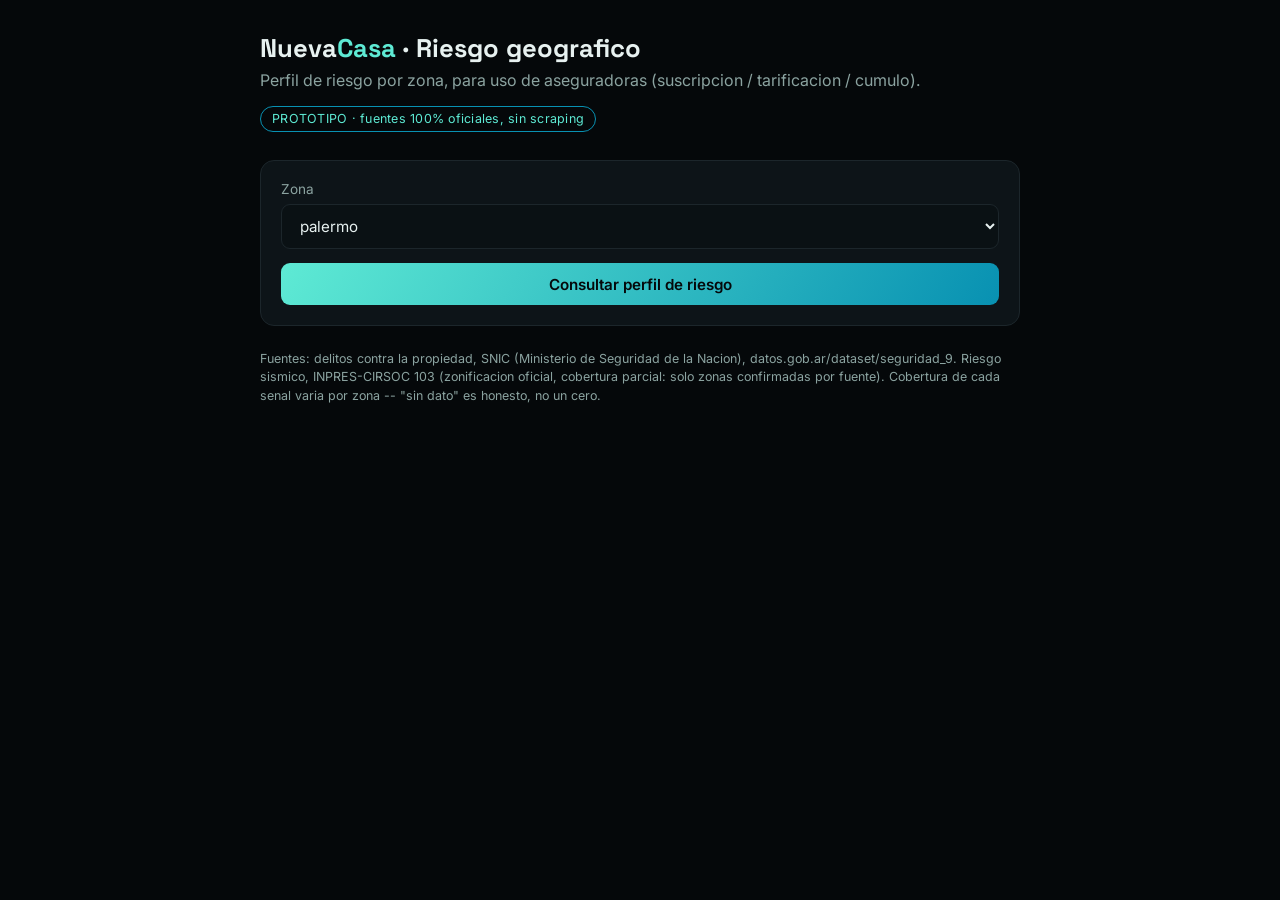
==== frontend/riesgo-seguros.html @ 7a271a26 "Sumar riesgo geografico (delitos + sismico INPRES) para uso de aseguradoras Nuevo perfil de riesgo p" ====
<!DOCTYPE html>
<html lang="es-AR">
<head>
<meta charset="UTF-8" />
<meta name="viewport" content="width=device-width, initial-scale=1.0" />
<title>NuevaCasa · Riesgo geografico para aseguradoras</title>
<link rel="preconnect" href="https://fonts.googleapis.com" />
<link rel="preconnect" href="https://fonts.gstatic.com" crossorigin />
<link href="https://fonts.googleapis.com/css2?family=Space+Grotesk:wght@500;600;700&family=Inter:wght@400;500;600&display=swap" rel="stylesheet" />
<style>
  :root {
    --bg: #05080a;
    --panel: #0d1418;
    --border: #1c262b;
    --text: #e7f1f0;
    --muted: #8ba3a0;
    --accent: #5eead4;
    --accent-2: #0891b2;
    --bajo: #34d399;
    --medio: #fbbf24;
    --alto: #f87171;
    --sin-dato: #4b5a5f;
  }
  * { box-sizing: border-box; }
  body {
    margin: 0;
    background: var(--bg);
    color: var(--text);
    font-family: "Inter", system-ui, sans-serif;
    padding: 2rem 1.25rem 4rem;
  }
  .shell { max-width: 760px; margin: 0 auto; }
  h1 {
    font-family: "Space Grotesk", sans-serif;
    font-size: 1.6rem;
    margin: 0 0 0.35rem;
  }
  h1 .accent { color: var(--accent); }
  .subtitle { color: var(--muted); margin: 0 0 0.25rem; }
  .tag {
    display: inline-block;
    margin: 0.75rem 0 1.75rem;
    padding: 0.3rem 0.7rem;
    border: 1px solid var(--accent-2);
    border-radius: 999px;
    font-size: 0.78rem;
    color: var(--accent);
    letter-spacing: 0.02em;
  }
  .panel {
    background: var(--panel);
    border: 1px solid var(--border);
    border-radius: 14px;
    padding: 1.25rem;
    margin-bottom: 1.25rem;
  }
  label { display: block; font-size: 0.85rem; color: var(--muted); margin-bottom: 0.4rem; }
  select, button {
    width: 100%;
    padding: 0.7rem 0.85rem;
    border-radius: 9px;
    border: 1px solid var(--border);
    background: #0a1114;
    color: var(--text);
    font-size: 0.95rem;
    font-family: inherit;
  }
  button {
    margin-top: 0.9rem;
    background: linear-gradient(120deg, var(--accent), var(--accent-2));
    color: #05080a;
    font-weight: 600;
    border: none;
    cursor: pointer;
  }
  button:disabled { opacity: 0.6; cursor: default; }
  .grid { display: grid; grid-template-columns: repeat(auto-fit, minmax(210px, 1fr)); gap: 1rem; }
  .card {
    background: var(--panel);
    border: 1px solid var(--border);
    border-radius: 14px;
    padding: 1.1rem;
  }
  .card h3 { margin: 0 0 0.6rem; font-size: 0.95rem; color: var(--muted); font-weight: 500; }
  .badge {
    display: inline-block;
    padding: 0.25rem 0.65rem;
    border-radius: 999px;
    font-weight: 600;
    font-size: 0.85rem;
    text-transform: capitalize;
  }
  .badge.bajo, .badge.reducida, .badge.muy_reducida { background: rgba(52,211,153,0.15); color: var(--bajo); }
  .badge.medio, .badge.moderada { background: rgba(251,191,36,0.15); color: var(--medio); }
  .badge.alto, .badge.elevada, .badge.muy_elevada { background: rgba(248,113,113,0.15); color: var(--alto); }
  .badge.sin-dato { background: rgba(75,90,95,0.25); color: var(--muted); }
  .detalle { margin-top: 0.5rem; font-size: 0.85rem; color: var(--muted); }
  .pendiente { font-size: 0.85rem; color: var(--muted); font-style: italic; }
  footer { margin-top: 1.5rem; font-size: 0.78rem; color: var(--muted); line-height: 1.5; }
  #resultado { display: none; }
</style>
</head>
<body>
  <div class="shell">
    <h1>Nueva<span class="accent">Casa</span> · Riesgo geografico</h1>
    <p class="subtitle">Perfil de riesgo por zona, para uso de aseguradoras (suscripcion / tarificacion / cumulo).</p>
    <span class="tag">PROTOTIPO · fuentes 100% oficiales, sin scraping</span>

    <div class="panel">
      <label for="ubicacion">Zona</label>
      <select id="ubicacion"></select>
      <button id="consultar">Consultar perfil de riesgo</button>
    </div>

    <div id="resultado" class="grid">
      <div class="card">
        <h3>Delitos contra la propiedad (2024)</h3>
        <div id="delito-badge"></div>
        <div id="delito-detalle" class="detalle"></div>
      </div>
      <div class="card">
        <h3>Riesgo sismico (INPRES)</h3>
        <div id="sismico-badge"></div>
        <div id="sismico-detalle" class="detalle"></div>
      </div>
      <div class="card">
        <h3>Precio real de mercado</h3>
        <p class="pendiente">Pendiente de integrar (fuente oficial en evaluacion: Colegio de Escribanos / IDECOR).</p>
      </div>
      <div class="card">
        <h3>Riesgo climatico</h3>
        <p class="pendiente">Pendiente de integrar (fuente en evaluacion: SMN / INA).</p>
      </div>
    </div>

    <footer>
      Fuentes: delitos contra la propiedad, SNIC (Ministerio de Seguridad de la Nacion),
      datos.gob.ar/dataset/seguridad_9. Riesgo sismico, INPRES-CIRSOC 103
      (zonificacion oficial, cobertura parcial: solo zonas confirmadas por fuente).
      Cobertura de cada senal varia por zona -- "sin dato" es honesto, no un cero.
    </footer>
  </div>

<script>
const ES_LOCAL = location.hostname === "localhost" || location.hostname === "127.0.0.1";
const API_URL = ES_LOCAL
  ? "http://localhost:8000/api/riesgo-seguros"
  : "https://nuevacasa.onrender.com/api/riesgo-seguros";

// Subconjunto curado (no exhaustivo) de zonas con datos ya cargados en
// backend/app/delitos.py y/o backend/app/riesgo_sismico.py -- pensado
// para que la demo muestre resultados reales, no solo "sin dato".
const ZONAS = {
  "Capital Federal": ["palermo", "belgrano", "recoleta", "caballito", "flores", "villa-urquiza", "capital-federal"],
  "Buenos Aires (partidos)": ["san-isidro", "vicente-lopez", "tigre", "quilmes", "la-plata", "mar-del-plata", "buenos-aires"],
  "Cordoba": ["cordoba-capital", "villa-carlos-paz", "rio-cuarto"],
  "Mendoza (zona sismica alta)": ["mendoza-capital", "godoy-cruz", "san-rafael"],
  "San Juan (zona sismica alta)": ["san-juan-capital"],
  "Salta / Jujuy": ["salta-capital", "san-salvador-de-jujuy"],
  "Tucuman / Catamarca": ["san-miguel-de-tucuman", "catamarca-capital"],
  "San Luis / La Rioja": ["san-luis-capital", "la-rioja-capital"],
  "Neuquen / Rio Negro": ["neuquen-capital", "san-carlos-de-bariloche"],
  "Patagonia": ["comodoro-rivadavia", "trelew", "ushuaia"],
};

const NIVEL_LABEL = {
  bajo: "Bajo", medio: "Medio", alto: "Alto",
  muy_reducida: "Muy reducida", reducida: "Reducida", moderada: "Moderada",
  elevada: "Elevada", muy_elevada: "Muy elevada",
};

function poblarSelect() {
  const select = document.getElementById("ubicacion");
  for (const [grupo, slugs] of Object.entries(ZONAS)) {
    const optgroup = document.createElement("optgroup");
    optgroup.label = grupo;
    for (const slug of slugs) {
      const opt = document.createElement("option");
      opt.value = slug;
      opt.textContent = slug.replace(/-/g, " ");
      optgroup.appendChild(opt);
    }
    select.appendChild(optgroup);
  }
}

function pintarBadge(elId, detalleId, info, campoNivel, formatoDetalle) {
  const badgeEl = document.getElementById(elId);
  const detalleEl = document.getElementById(detalleId);
  if (!info) {
    badgeEl.innerHTML = '<span class="badge sin-dato">Sin dato</span>';
    detalleEl.textContent = "Todavia no hay este dato cargado para esta zona.";
    return;
  }
  const nivel = info[campoNivel];
  badgeEl.innerHTML = `<span class="badge ${nivel}">${NIVEL_LABEL[nivel] || nivel}</span>`;
  detalleEl.textContent = formatoDetalle(info);
}

async function consultar() {
  const boton = document.getElementById("consultar");
  const ubicacion = document.getElementById("ubicacion").value;
  boton.disabled = true;
  boton.textContent = "Consultando...";
  try {
    const resp = await fetch(`${API_URL}?ubicacion=${encodeURIComponent(ubicacion)}`);
    const data = await resp.json();

    pintarBadge("delito-badge", "delito-detalle", data.delitos_contra_la_propiedad, "nivel",
      (info) => info.es_agregado_provincial
        ? `${info.hechos_2024.toLocaleString("es-AR")} hechos en 2024 (toda la provincia).`
        : `${info.hechos_2024.toLocaleString("es-AR")} hechos en 2024.`);

    pintarBadge("sismico-badge", "sismico-detalle", data.riesgo_sismico, "nivel",
      (info) => `Zona sismica ${info.zona} (INPRES-CIRSOC 103, escala 0 a 4).`);

    document.getElementById("resultado").style.display = "grid";
  } catch (e) {
    alert("No se pudo conectar con el backend. ¿Esta corriendo en " + API_URL + "?");
  } finally {
    boton.disabled = false;
    boton.textContent = "Consultar perfil de riesgo";
  }
}

poblarSelect();
document.getElementById("consultar").addEventListener("click", consultar);
</script>
</body>
</html>
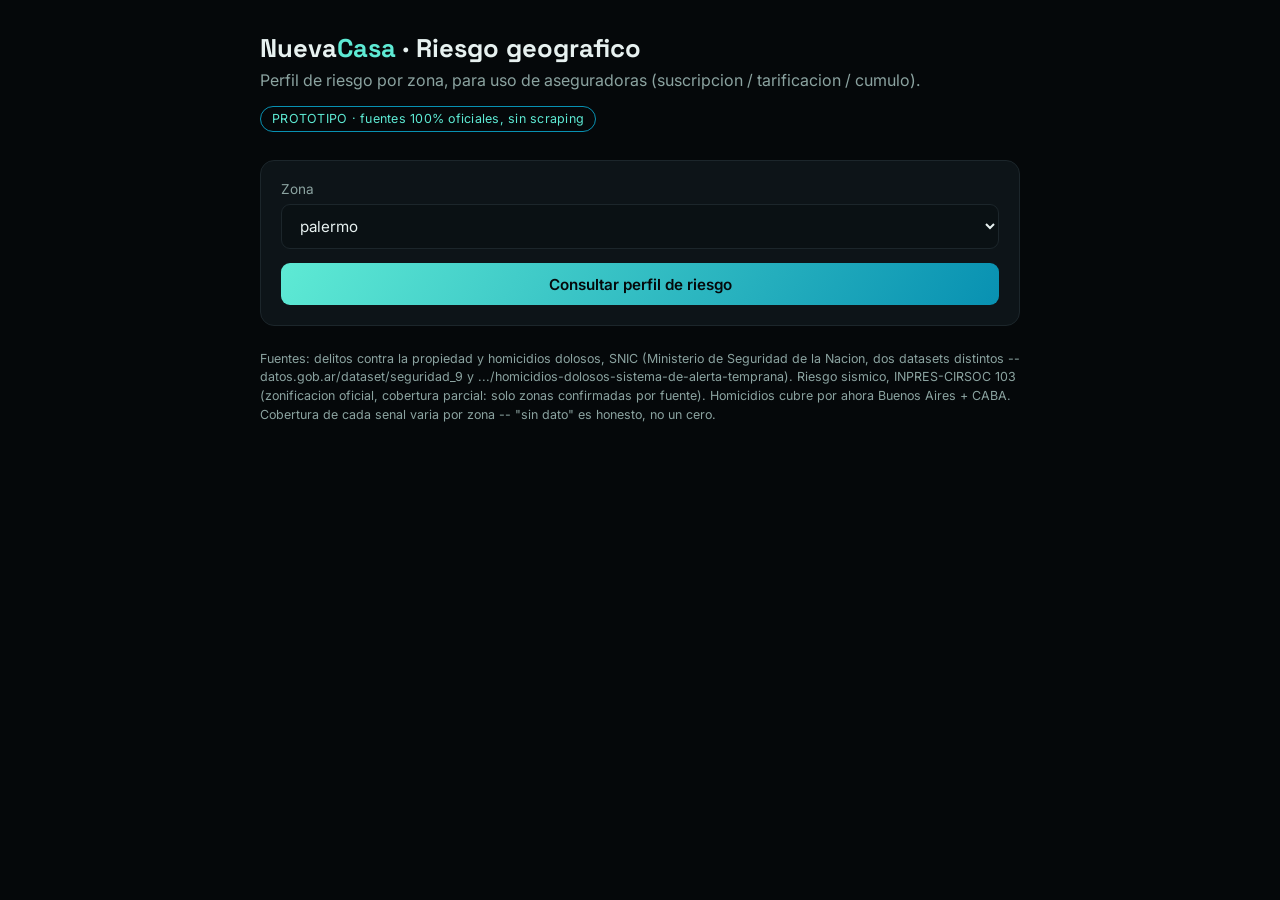
==== commit fe6c4ff5: "Sumar homicidios dolosos como senal separada y buscador por direccion Homicidios dolosos (backend/ap" ====
--- a/frontend/riesgo-seguros.html
+++ b/frontend/riesgo-seguros.html
@@ -119,6 +119,11 @@
         <div id="delito-detalle" class="detalle"></div>
       </div>
       <div class="card">
+        <h3>Homicidios dolosos (2024)</h3>
+        <div id="homicidios-badge"></div>
+        <div id="homicidios-detalle" class="detalle"></div>
+      </div>
+      <div class="card">
         <h3>Riesgo sismico (INPRES)</h3>
         <div id="sismico-badge"></div>
         <div id="sismico-detalle" class="detalle"></div>
@@ -134,10 +139,13 @@
     </div>
 
     <footer>
-      Fuentes: delitos contra la propiedad, SNIC (Ministerio de Seguridad de la Nacion),
-      datos.gob.ar/dataset/seguridad_9. Riesgo sismico, INPRES-CIRSOC 103
-      (zonificacion oficial, cobertura parcial: solo zonas confirmadas por fuente).
-      Cobertura de cada senal varia por zona -- "sin dato" es honesto, no un cero.
+      Fuentes: delitos contra la propiedad y homicidios dolosos, SNIC
+      (Ministerio de Seguridad de la Nacion, dos datasets distintos --
+      datos.gob.ar/dataset/seguridad_9 y .../homicidios-dolosos-sistema-de-alerta-temprana).
+      Riesgo sismico, INPRES-CIRSOC 103 (zonificacion oficial, cobertura
+      parcial: solo zonas confirmadas por fuente). Homicidios cubre por
+      ahora Buenos Aires + CABA. Cobertura de cada senal varia por zona
+      -- "sin dato" es honesto, no un cero.
     </footer>
   </div>
 
@@ -211,6 +219,9 @@
         ? `${info.hechos_2024.toLocaleString("es-AR")} hechos en 2024 (toda la provincia).`
         : `${info.hechos_2024.toLocaleString("es-AR")} hechos en 2024.`);
 
+    pintarBadge("homicidios-badge", "homicidios-detalle", data.homicidios_dolosos, "nivel",
+      (info) => `${info.hechos_2024.toLocaleString("es-AR")} homicidios dolosos en 2024.`);
+
     pintarBadge("sismico-badge", "sismico-detalle", data.riesgo_sismico, "nivel",
       (info) => `Zona sismica ${info.zona} (INPRES-CIRSOC 103, escala 0 a 4).`);
 
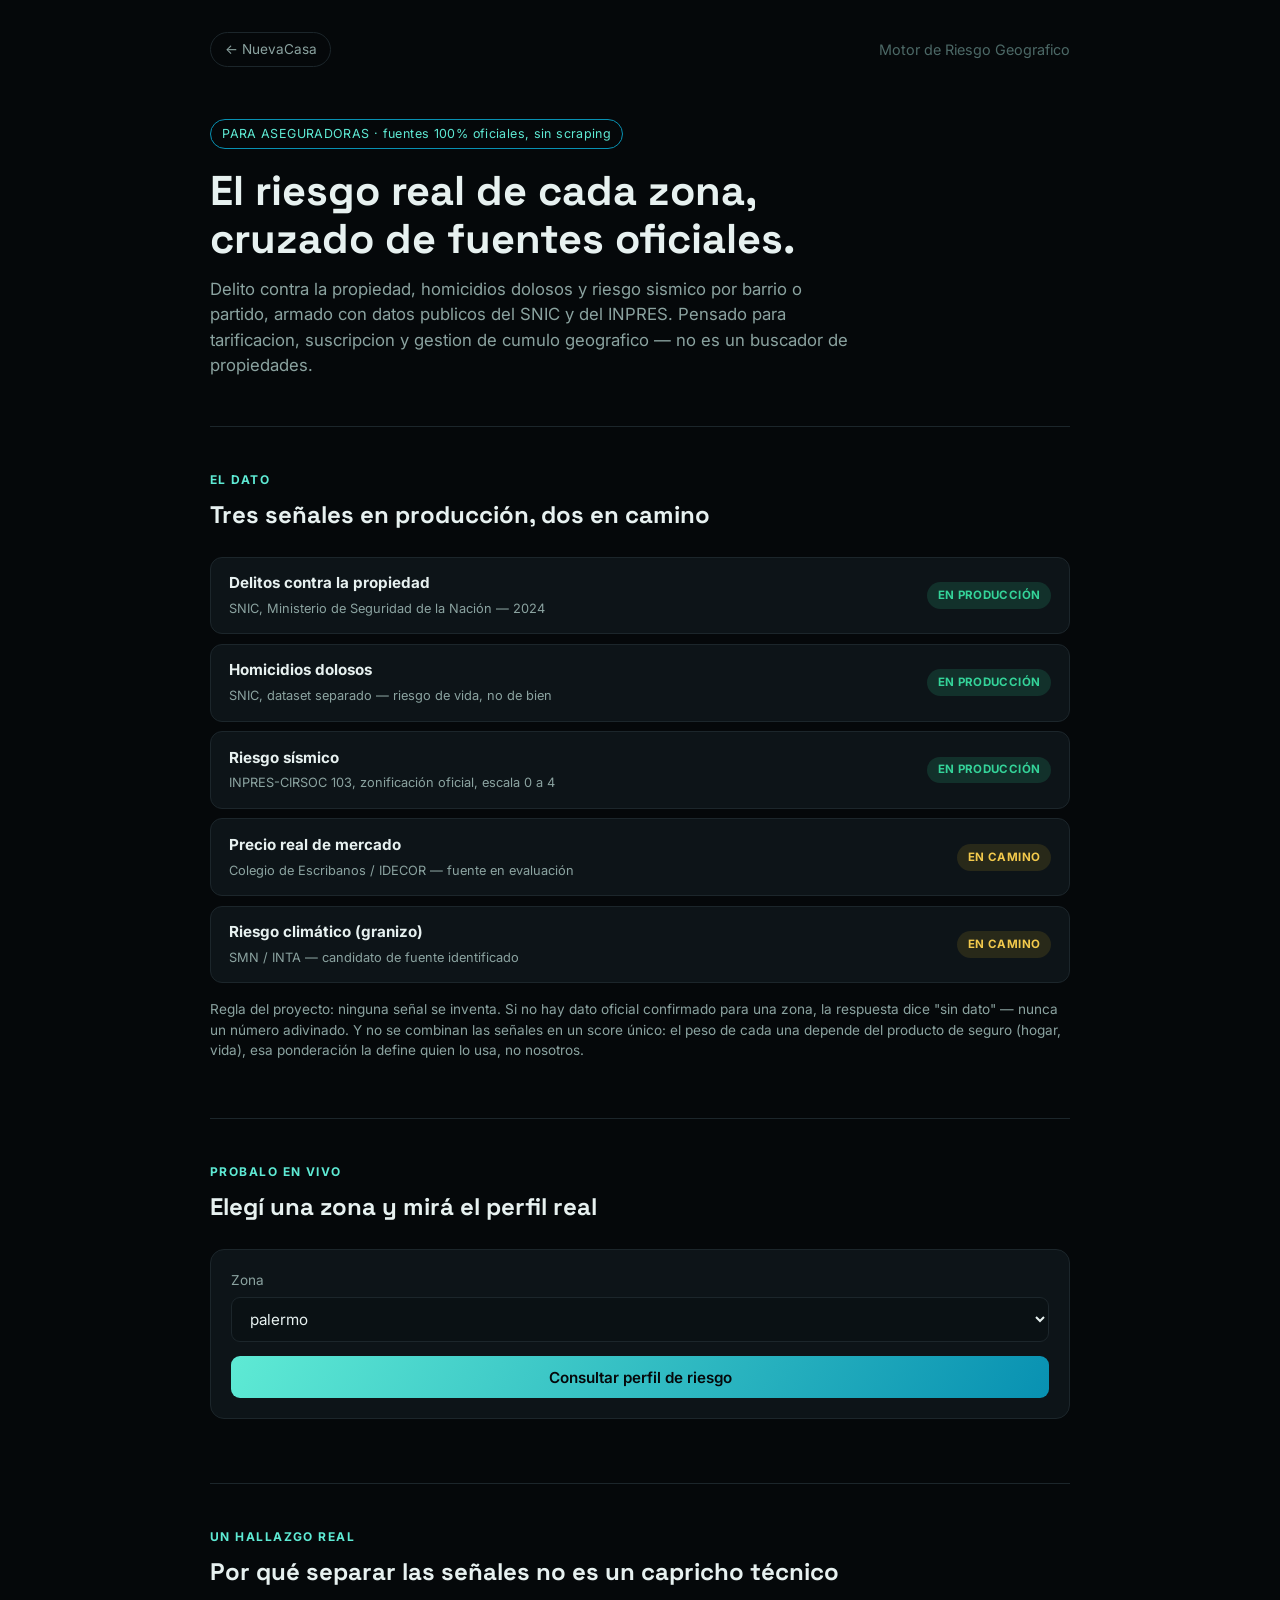
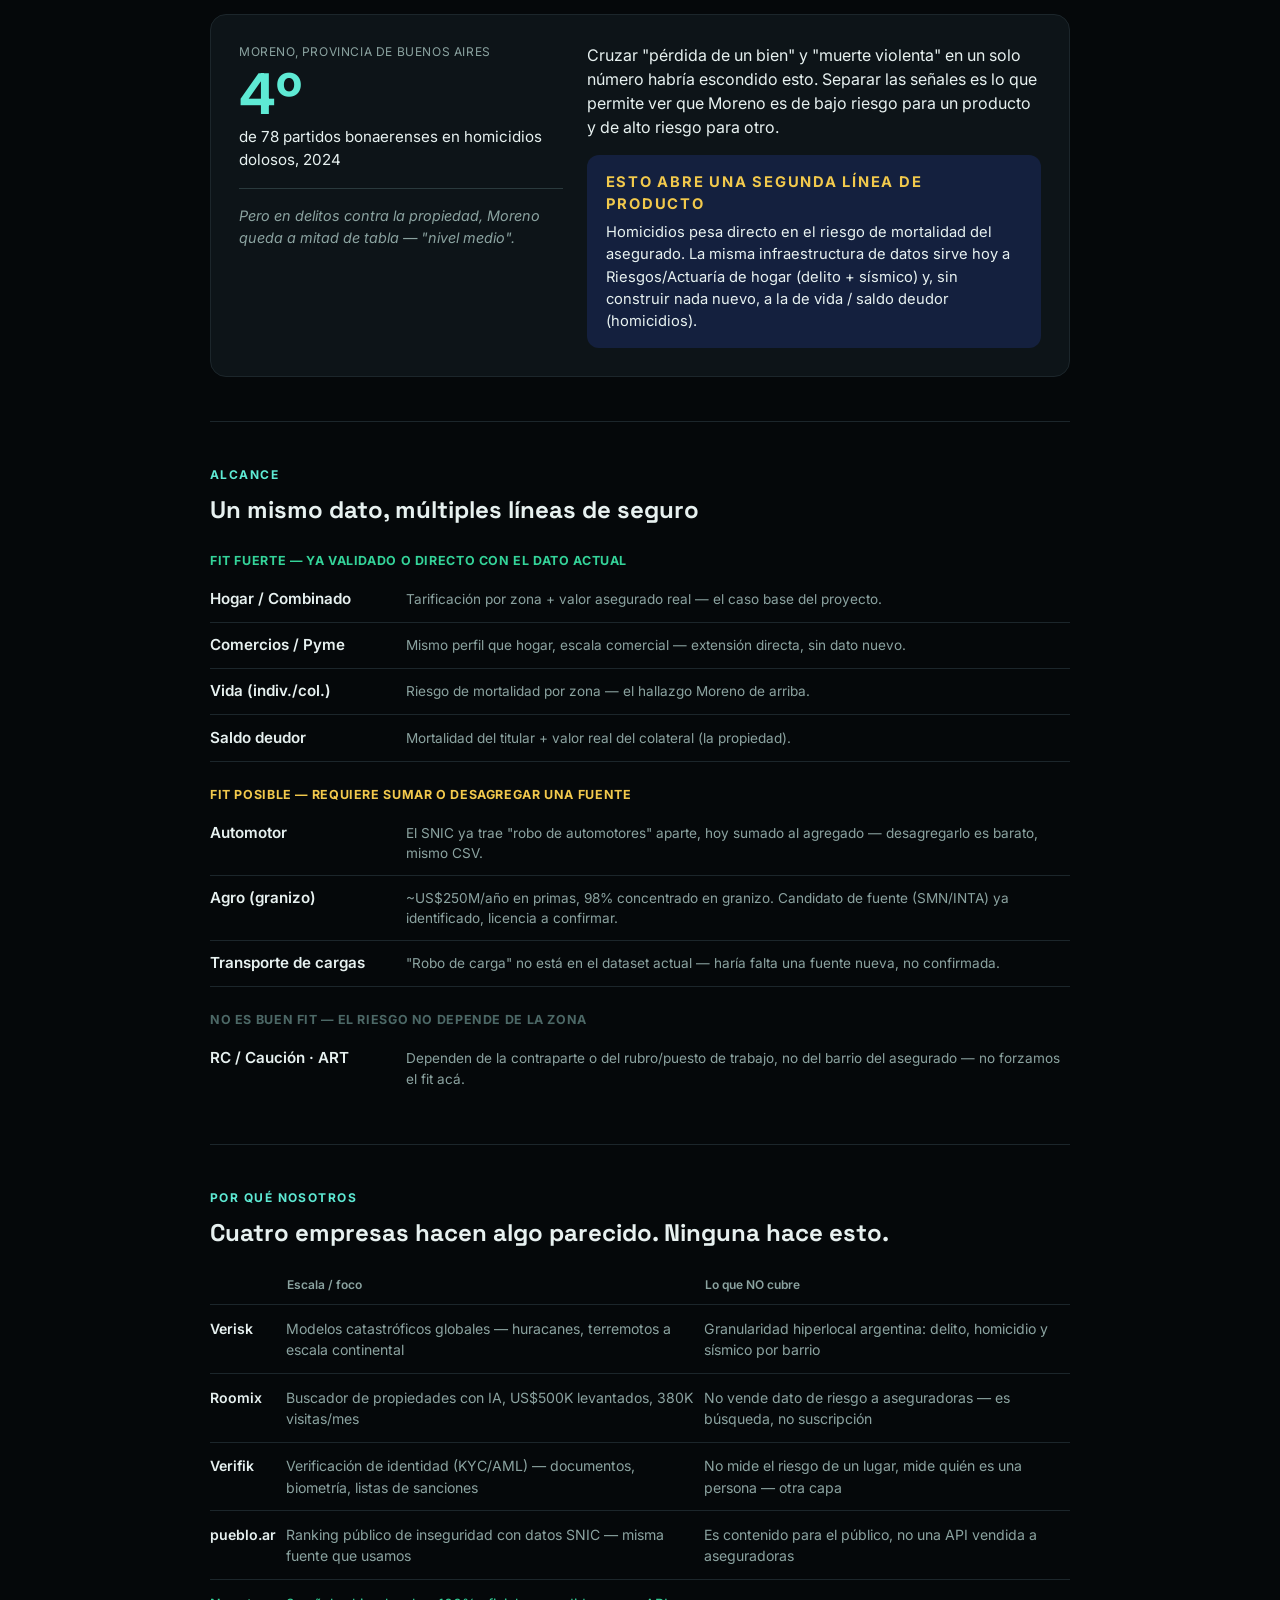
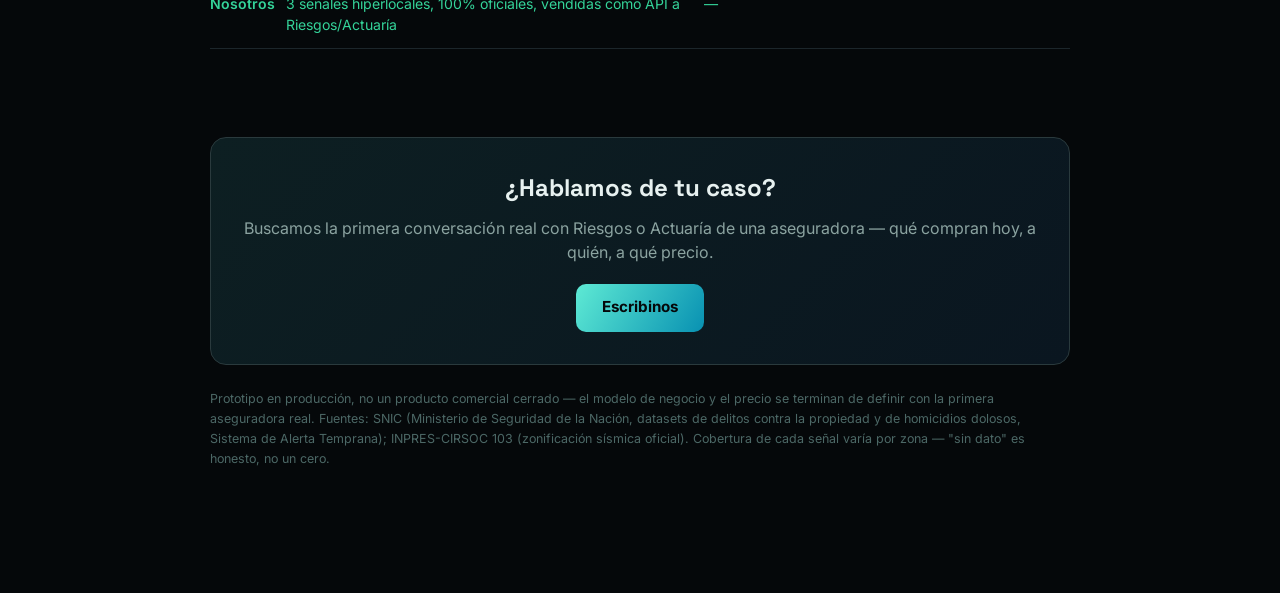
==== commit 98d730d7: "Landing page para aseguradoras, enlazada desde el nav de NuevaCasa riesgo-seguros.html pasa de demo " ====
--- a/frontend/riesgo-seguros.html
+++ b/frontend/riesgo-seguros.html
@@ -3,7 +3,7 @@
 <head>
 <meta charset="UTF-8" />
 <meta name="viewport" content="width=device-width, initial-scale=1.0" />
-<title>NuevaCasa · Riesgo geografico para aseguradoras</title>
+<title>Riesgo geografico para aseguradoras · NuevaCasa</title>
 <link rel="preconnect" href="https://fonts.googleapis.com" />
 <link rel="preconnect" href="https://fonts.gstatic.com" crossorigin />
 <link href="https://fonts.googleapis.com/css2?family=Space+Grotesk:wght@500;600;700&family=Inter:wght@400;500;600&display=swap" rel="stylesheet" />
@@ -11,84 +11,104 @@
   :root {
     --bg: #05080a;
     --panel: #0d1418;
+    --panel-2: #0a1114;
     --border: #1c262b;
+    --border-strong: #2a3a3d;
     --text: #e7f1f0;
     --muted: #8ba3a0;
+    --faint: #4c6866;
     --accent: #5eead4;
     --accent-2: #0891b2;
     --bajo: #34d399;
     --medio: #fbbf24;
     --alto: #f87171;
     --sin-dato: #4b5a5f;
+    --amber: #f2c94c;
   }
   * { box-sizing: border-box; }
+  html { scroll-behavior: smooth; }
   body {
     margin: 0;
     background: var(--bg);
     color: var(--text);
     font-family: "Inter", system-ui, sans-serif;
-    padding: 2rem 1.25rem 4rem;
-  }
-  .shell { max-width: 760px; margin: 0 auto; }
-  h1 {
-    font-family: "Space Grotesk", sans-serif;
-    font-size: 1.6rem;
-    margin: 0 0 0.35rem;
-  }
-  h1 .accent { color: var(--accent); }
-  .subtitle { color: var(--muted); margin: 0 0 0.25rem; }
+    line-height: 1.5;
+  }
+  .shell { max-width: 900px; margin: 0 auto; padding: 1.5rem 1.25rem 5rem; }
+  h1, h2, h3 { font-family: "Space Grotesk", sans-serif; }
+  .accent { color: var(--accent); }
+  a { color: var(--accent); }
+
+  /* nav */
+  .topnav {
+    display: flex; justify-content: space-between; align-items: center;
+    padding: 0.5rem 0 1.75rem;
+  }
+  .topnav a {
+    color: var(--muted); text-decoration: none; font-size: 0.85rem;
+    border: 1px solid var(--border); border-radius: 999px; padding: 0.4rem 0.85rem;
+  }
+  .topnav a:hover { color: var(--accent); border-color: var(--border-strong); }
+  .topnav .brand { font-size: 0.9rem; color: var(--faint); }
+
+  /* hero */
+  .hero { padding: 1.5rem 0 3rem; }
   .tag {
-    display: inline-block;
-    margin: 0.75rem 0 1.75rem;
-    padding: 0.3rem 0.7rem;
-    border: 1px solid var(--accent-2);
-    border-radius: 999px;
-    font-size: 0.78rem;
-    color: var(--accent);
-    letter-spacing: 0.02em;
-  }
+    display: inline-block; margin: 0 0 1.1rem; padding: 0.3rem 0.7rem;
+    border: 1px solid var(--accent-2); border-radius: 999px;
+    font-size: 0.78rem; color: var(--accent); letter-spacing: 0.03em;
+  }
+  h1.title { font-size: clamp(1.8rem, 4vw, 2.6rem); font-weight: 700; margin: 0 0 0.9rem; line-height: 1.15; }
+  .lede { font-size: 1.05rem; color: var(--muted); max-width: 640px; margin: 0 0 0; }
+
+  section { padding: 2.75rem 0; border-top: 1px solid var(--border); }
+  section:first-of-type { border-top: none; }
+  .eyebrow {
+    font-size: 0.75rem; font-weight: 700; letter-spacing: 0.12em;
+    color: var(--accent); text-transform: uppercase; margin: 0 0 0.5rem;
+  }
+  h2.section-title { font-size: 1.5rem; margin: 0 0 1.5rem; }
+
+  /* señales */
+  .senal-row {
+    display: flex; align-items: center; gap: 1rem;
+    background: var(--panel); border: 1px solid var(--border); border-radius: 12px;
+    padding: 0.9rem 1.1rem; margin-bottom: 0.6rem;
+  }
+  .senal-row .nombre { flex: 1 1 auto; }
+  .senal-row .nombre strong { display: block; font-size: 0.95rem; }
+  .senal-row .nombre span { font-size: 0.8rem; color: var(--muted); }
+  .estado-pill {
+    font-size: 0.72rem; font-weight: 700; letter-spacing: 0.03em;
+    padding: 0.3rem 0.7rem; border-radius: 999px; white-space: nowrap;
+  }
+  .estado-pill.on { background: rgba(52,211,153,0.15); color: var(--bajo); }
+  .estado-pill.off { background: rgba(194,164,39,0.15); color: var(--amber); }
+
+  /* demo */
   .panel {
-    background: var(--panel);
-    border: 1px solid var(--border);
-    border-radius: 14px;
-    padding: 1.25rem;
-    margin-bottom: 1.25rem;
+    background: var(--panel); border: 1px solid var(--border); border-radius: 14px;
+    padding: 1.25rem; margin-bottom: 1.25rem;
   }
   label { display: block; font-size: 0.85rem; color: var(--muted); margin-bottom: 0.4rem; }
   select, button {
-    width: 100%;
-    padding: 0.7rem 0.85rem;
-    border-radius: 9px;
-    border: 1px solid var(--border);
-    background: #0a1114;
-    color: var(--text);
-    font-size: 0.95rem;
-    font-family: inherit;
+    width: 100%; padding: 0.7rem 0.85rem; border-radius: 9px;
+    border: 1px solid var(--border); background: var(--panel-2); color: var(--text);
+    font-size: 0.95rem; font-family: inherit;
   }
   button {
-    margin-top: 0.9rem;
-    background: linear-gradient(120deg, var(--accent), var(--accent-2));
-    color: #05080a;
-    font-weight: 600;
-    border: none;
-    cursor: pointer;
+    margin-top: 0.9rem; background: linear-gradient(120deg, var(--accent), var(--accent-2));
+    color: #05080a; font-weight: 600; border: none; cursor: pointer;
   }
   button:disabled { opacity: 0.6; cursor: default; }
   .grid { display: grid; grid-template-columns: repeat(auto-fit, minmax(210px, 1fr)); gap: 1rem; }
   .card {
-    background: var(--panel);
-    border: 1px solid var(--border);
-    border-radius: 14px;
-    padding: 1.1rem;
-  }
-  .card h3 { margin: 0 0 0.6rem; font-size: 0.95rem; color: var(--muted); font-weight: 500; }
+    background: var(--panel); border: 1px solid var(--border); border-radius: 14px; padding: 1.1rem;
+  }
+  .card h3 { margin: 0 0 0.6rem; font-size: 0.95rem; color: var(--muted); font-weight: 500; font-family: "Inter", sans-serif; }
   .badge {
-    display: inline-block;
-    padding: 0.25rem 0.65rem;
-    border-radius: 999px;
-    font-weight: 600;
-    font-size: 0.85rem;
-    text-transform: capitalize;
+    display: inline-block; padding: 0.25rem 0.65rem; border-radius: 999px;
+    font-weight: 600; font-size: 0.85rem; text-transform: capitalize;
   }
   .badge.bajo, .badge.reducida, .badge.muy_reducida { background: rgba(52,211,153,0.15); color: var(--bajo); }
   .badge.medio, .badge.moderada { background: rgba(251,191,36,0.15); color: var(--medio); }
@@ -96,57 +116,233 @@
   .badge.sin-dato { background: rgba(75,90,95,0.25); color: var(--muted); }
   .detalle { margin-top: 0.5rem; font-size: 0.85rem; color: var(--muted); }
   .pendiente { font-size: 0.85rem; color: var(--muted); font-style: italic; }
-  footer { margin-top: 1.5rem; font-size: 0.78rem; color: var(--muted); line-height: 1.5; }
-  #resultado { display: none; }
+  #resultado { display: none; margin-top: 1.25rem; }
+
+  /* hallazgo */
+  .hallazgo {
+    display: grid; grid-template-columns: 1fr 1.4fr; gap: 1.5rem;
+    background: var(--panel); border: 1px solid var(--border); border-radius: 16px; padding: 1.75rem;
+  }
+  .hallazgo .stat-label { font-size: 0.75rem; color: var(--muted); letter-spacing: 0.05em; }
+  .hallazgo .stat-num { font-size: 3.5rem; font-weight: 700; color: var(--accent); line-height: 1; margin: 0.3rem 0; }
+  .hallazgo .stat-sub { font-size: 0.95rem; }
+  .hallazgo .contraste { margin-top: 1rem; padding-top: 1rem; border-top: 1px solid var(--border-strong); font-size: 0.9rem; color: var(--muted); font-style: italic; }
+  .hallazgo .callout {
+    background: #14203e; border-radius: 12px; padding: 1rem 1.15rem; margin-top: 1rem;
+  }
+  .hallazgo .callout .eyebrow { color: var(--amber); margin-bottom: 0.4rem; }
+  .hallazgo .callout p { margin: 0; font-size: 0.92rem; }
+
+  /* alcance */
+  .alcance-row {
+    display: grid; grid-template-columns: 180px 1fr; gap: 1rem; align-items: baseline;
+    padding: 0.7rem 0; border-bottom: 1px solid var(--border);
+  }
+  .alcance-row:last-child { border-bottom: none; }
+  .alcance-row .prod { font-weight: 600; font-size: 0.95rem; }
+  .alcance-row .desc { font-size: 0.85rem; color: var(--muted); }
+  .alcance-grupo-titulo { font-size: 0.78rem; font-weight: 700; letter-spacing: 0.05em; margin: 1.5rem 0 0.4rem; }
+  .alcance-grupo-titulo.fuerte { color: var(--bajo); }
+  .alcance-grupo-titulo.posible { color: var(--amber); }
+  .alcance-grupo-titulo.no { color: var(--faint); }
+
+  /* diferenciacion */
+  table.dif { width: 100%; border-collapse: collapse; font-size: 0.88rem; }
+  table.dif th { text-align: left; font-size: 0.75rem; color: var(--muted); font-weight: 600; padding-bottom: 0.6rem; border-bottom: 1px solid var(--border); }
+  table.dif td { padding: 0.8rem 0.6rem 0.8rem 0; border-bottom: 1px solid var(--border); vertical-align: top; color: var(--muted); }
+  table.dif td:first-child { padding-left: 0; font-weight: 600; color: var(--text); white-space: nowrap; }
+  table.dif tr.us td { color: var(--bajo); }
+  table.dif tr.us td:first-child { color: var(--bajo); }
+
+  /* cta */
+  .cta {
+    background: linear-gradient(135deg, #0d1f22, #0a1620);
+    border: 1px solid var(--border-strong); border-radius: 16px;
+    padding: 2rem; text-align: center;
+  }
+  .cta h2 { margin: 0 0 0.6rem; }
+  .cta p { color: var(--muted); margin: 0 0 1.25rem; }
+  .cta a.boton {
+    display: inline-block; background: linear-gradient(120deg, var(--accent), var(--accent-2));
+    color: #05080a; font-weight: 700; text-decoration: none;
+    padding: 0.8rem 1.6rem; border-radius: 10px; font-size: 0.95rem;
+  }
+
+  footer.notas { margin-top: 1.5rem; font-size: 0.78rem; color: var(--faint); line-height: 1.6; }
+
+  @media (max-width: 640px) {
+    .hallazgo { grid-template-columns: 1fr; }
+    .alcance-row { grid-template-columns: 1fr; gap: 0.2rem; }
+  }
 </style>
 </head>
 <body>
   <div class="shell">
-    <h1>Nueva<span class="accent">Casa</span> · Riesgo geografico</h1>
-    <p class="subtitle">Perfil de riesgo por zona, para uso de aseguradoras (suscripcion / tarificacion / cumulo).</p>
-    <span class="tag">PROTOTIPO · fuentes 100% oficiales, sin scraping</span>
-
-    <div class="panel">
-      <label for="ubicacion">Zona</label>
-      <select id="ubicacion"></select>
-      <button id="consultar">Consultar perfil de riesgo</button>
-    </div>
-
-    <div id="resultado" class="grid">
-      <div class="card">
-        <h3>Delitos contra la propiedad (2024)</h3>
-        <div id="delito-badge"></div>
-        <div id="delito-detalle" class="detalle"></div>
-      </div>
-      <div class="card">
-        <h3>Homicidios dolosos (2024)</h3>
-        <div id="homicidios-badge"></div>
-        <div id="homicidios-detalle" class="detalle"></div>
-      </div>
-      <div class="card">
-        <h3>Riesgo sismico (INPRES)</h3>
-        <div id="sismico-badge"></div>
-        <div id="sismico-detalle" class="detalle"></div>
-      </div>
-      <div class="card">
-        <h3>Precio real de mercado</h3>
-        <p class="pendiente">Pendiente de integrar (fuente oficial en evaluacion: Colegio de Escribanos / IDECOR).</p>
-      </div>
-      <div class="card">
-        <h3>Riesgo climatico</h3>
-        <p class="pendiente">Pendiente de integrar (fuente en evaluacion: SMN / INA).</p>
-      </div>
-    </div>
-
-    <footer>
-      Fuentes: delitos contra la propiedad y homicidios dolosos, SNIC
-      (Ministerio de Seguridad de la Nacion, dos datasets distintos --
-      datos.gob.ar/dataset/seguridad_9 y .../homicidios-dolosos-sistema-de-alerta-temprana).
-      Riesgo sismico, INPRES-CIRSOC 103 (zonificacion oficial, cobertura
-      parcial: solo zonas confirmadas por fuente). Homicidios cubre por
-      ahora Buenos Aires + CABA. Cobertura de cada senal varia por zona
-      -- "sin dato" es honesto, no un cero.
-    </footer>
+    <nav class="topnav">
+      <a href="index.html">&larr; NuevaCasa</a>
+      <span class="brand">Motor de Riesgo Geografico</span>
+    </nav>
+
+    <section class="hero">
+      <span class="tag">PARA ASEGURADORAS · fuentes 100% oficiales, sin scraping</span>
+      <h1 class="title">El riesgo real de cada zona,<br />cruzado de fuentes oficiales.</h1>
+      <p class="lede">
+        Delito contra la propiedad, homicidios dolosos y riesgo sismico por barrio o partido,
+        armado con datos publicos del SNIC y del INPRES. Pensado para tarificacion,
+        suscripcion y gestion de cumulo geografico — no es un buscador de propiedades.
+      </p>
+    </section>
+
+    <section id="dato">
+      <p class="eyebrow">El dato</p>
+      <h2 class="section-title">Tres señales en producción, dos en camino</h2>
+
+      <div class="senal-row">
+        <div class="nombre"><strong>Delitos contra la propiedad</strong><span>SNIC, Ministerio de Seguridad de la Nación — 2024</span></div>
+        <span class="estado-pill on">EN PRODUCCIÓN</span>
+      </div>
+      <div class="senal-row">
+        <div class="nombre"><strong>Homicidios dolosos</strong><span>SNIC, dataset separado — riesgo de vida, no de bien</span></div>
+        <span class="estado-pill on">EN PRODUCCIÓN</span>
+      </div>
+      <div class="senal-row">
+        <div class="nombre"><strong>Riesgo sísmico</strong><span>INPRES-CIRSOC 103, zonificación oficial, escala 0 a 4</span></div>
+        <span class="estado-pill on">EN PRODUCCIÓN</span>
+      </div>
+      <div class="senal-row">
+        <div class="nombre"><strong>Precio real de mercado</strong><span>Colegio de Escribanos / IDECOR — fuente en evaluación</span></div>
+        <span class="estado-pill off">EN CAMINO</span>
+      </div>
+      <div class="senal-row">
+        <div class="nombre"><strong>Riesgo climático (granizo)</strong><span>SMN / INTA — candidato de fuente identificado</span></div>
+        <span class="estado-pill off">EN CAMINO</span>
+      </div>
+
+      <p class="detalle" style="margin-top:1rem;">
+        Regla del proyecto: ninguna señal se inventa. Si no hay dato oficial confirmado para
+        una zona, la respuesta dice "sin dato" — nunca un número adivinado. Y no se combinan
+        las señales en un score único: el peso de cada una depende del producto de seguro
+        (hogar, vida), esa ponderación la define quien lo usa, no nosotros.
+      </p>
+    </section>
+
+    <section id="probalo">
+      <p class="eyebrow">Probalo en vivo</p>
+      <h2 class="section-title">Elegí una zona y mirá el perfil real</h2>
+
+      <div class="panel">
+        <label for="ubicacion">Zona</label>
+        <select id="ubicacion"></select>
+        <button id="consultar">Consultar perfil de riesgo</button>
+      </div>
+
+      <div id="resultado" class="grid">
+        <div class="card">
+          <h3>Delitos contra la propiedad (2024)</h3>
+          <div id="delito-badge"></div>
+          <div id="delito-detalle" class="detalle"></div>
+        </div>
+        <div class="card">
+          <h3>Homicidios dolosos (2024)</h3>
+          <div id="homicidios-badge"></div>
+          <div id="homicidios-detalle" class="detalle"></div>
+        </div>
+        <div class="card">
+          <h3>Riesgo sísmico (INPRES)</h3>
+          <div id="sismico-badge"></div>
+          <div id="sismico-detalle" class="detalle"></div>
+        </div>
+        <div class="card">
+          <h3>Precio real de mercado</h3>
+          <p class="pendiente">Pendiente de integrar (fuente oficial en evaluación: Colegio de Escribanos / IDECOR).</p>
+        </div>
+        <div class="card">
+          <h3>Riesgo climático</h3>
+          <p class="pendiente">Pendiente de integrar (fuente en evaluación: SMN / INTA).</p>
+        </div>
+      </div>
+    </section>
+
+    <section id="hallazgo">
+      <p class="eyebrow">Un hallazgo real</p>
+      <h2 class="section-title">Por qué separar las señales no es un capricho técnico</h2>
+
+      <div class="hallazgo">
+        <div>
+          <div class="stat-label">MORENO, PROVINCIA DE BUENOS AIRES</div>
+          <div class="stat-num">4º</div>
+          <div class="stat-sub">de 78 partidos bonaerenses en homicidios dolosos, 2024</div>
+          <div class="contraste">Pero en delitos contra la propiedad, Moreno queda a mitad de tabla — "nivel medio".</div>
+        </div>
+        <div>
+          <p style="margin-top:0;">
+            Cruzar "pérdida de un bien" y "muerte violenta" en un solo número habría
+            escondido esto. Separar las señales es lo que permite ver que Moreno es de
+            bajo riesgo para un producto y de alto riesgo para otro.
+          </p>
+          <div class="callout">
+            <p class="eyebrow">Esto abre una segunda línea de producto</p>
+            <p>
+              Homicidios pesa directo en el riesgo de mortalidad del asegurado. La misma
+              infraestructura de datos sirve hoy a Riesgos/Actuaría de hogar (delito +
+              sísmico) y, sin construir nada nuevo, a la de vida / saldo deudor (homicidios).
+            </p>
+          </div>
+        </div>
+      </div>
+    </section>
+
+    <section id="alcance">
+      <p class="eyebrow">Alcance</p>
+      <h2 class="section-title">Un mismo dato, múltiples líneas de seguro</h2>
+
+      <p class="alcance-grupo-titulo fuerte">FIT FUERTE — YA VALIDADO O DIRECTO CON EL DATO ACTUAL</p>
+      <div class="alcance-row"><div class="prod">Hogar / Combinado</div><div class="desc">Tarificación por zona + valor asegurado real — el caso base del proyecto.</div></div>
+      <div class="alcance-row"><div class="prod">Comercios / Pyme</div><div class="desc">Mismo perfil que hogar, escala comercial — extensión directa, sin dato nuevo.</div></div>
+      <div class="alcance-row"><div class="prod">Vida (indiv./col.)</div><div class="desc">Riesgo de mortalidad por zona — el hallazgo Moreno de arriba.</div></div>
+      <div class="alcance-row"><div class="prod">Saldo deudor</div><div class="desc">Mortalidad del titular + valor real del colateral (la propiedad).</div></div>
+
+      <p class="alcance-grupo-titulo posible">FIT POSIBLE — REQUIERE SUMAR O DESAGREGAR UNA FUENTE</p>
+      <div class="alcance-row"><div class="prod">Automotor</div><div class="desc">El SNIC ya trae "robo de automotores" aparte, hoy sumado al agregado — desagregarlo es barato, mismo CSV.</div></div>
+      <div class="alcance-row"><div class="prod">Agro (granizo)</div><div class="desc">~US$250M/año en primas, 98% concentrado en granizo. Candidato de fuente (SMN/INTA) ya identificado, licencia a confirmar.</div></div>
+      <div class="alcance-row"><div class="prod">Transporte de cargas</div><div class="desc">"Robo de carga" no está en el dataset actual — haría falta una fuente nueva, no confirmada.</div></div>
+
+      <p class="alcance-grupo-titulo no">NO ES BUEN FIT — EL RIESGO NO DEPENDE DE LA ZONA</p>
+      <div class="alcance-row"><div class="prod">RC / Caución · ART</div><div class="desc">Dependen de la contraparte o del rubro/puesto de trabajo, no del barrio del asegurado — no forzamos el fit acá.</div></div>
+    </section>
+
+    <section id="diferenciacion">
+      <p class="eyebrow">Por qué nosotros</p>
+      <h2 class="section-title">Cuatro empresas hacen algo parecido. Ninguna hace esto.</h2>
+
+      <table class="dif">
+        <thead><tr><th></th><th>Escala / foco</th><th>Lo que NO cubre</th></tr></thead>
+        <tbody>
+          <tr><td>Verisk</td><td>Modelos catastróficos globales — huracanes, terremotos a escala continental</td><td>Granularidad hiperlocal argentina: delito, homicidio y sísmico por barrio</td></tr>
+          <tr><td>Roomix</td><td>Buscador de propiedades con IA, US$500K levantados, 380K visitas/mes</td><td>No vende dato de riesgo a aseguradoras — es búsqueda, no suscripción</td></tr>
+          <tr><td>Verifik</td><td>Verificación de identidad (KYC/AML) — documentos, biometría, listas de sanciones</td><td>No mide el riesgo de un lugar, mide quién es una persona — otra capa</td></tr>
+          <tr><td>pueblo.ar</td><td>Ranking público de inseguridad con datos SNIC — misma fuente que usamos</td><td>Es contenido para el público, no una API vendida a aseguradoras</td></tr>
+          <tr class="us"><td>Nosotros</td><td>3 señales hiperlocales, 100% oficiales, vendidas como API a Riesgos/Actuaría</td><td>—</td></tr>
+        </tbody>
+      </table>
+    </section>
+
+    <section id="contacto" style="border-top: none;">
+      <div class="cta">
+        <h2>¿Hablamos de tu caso?</h2>
+        <p>Buscamos la primera conversación real con Riesgos o Actuaría de una aseguradora — qué compran hoy, a quién, a qué precio.</p>
+        <a class="boton" href="mailto:valentinborobio112@gmail.com?subject=Riesgo%20geografico%20para%20aseguradoras">Escribinos</a>
+      </div>
+
+      <footer class="notas">
+        Prototipo en producción, no un producto comercial cerrado — el modelo de negocio y
+        el precio se terminan de definir con la primera aseguradora real. Fuentes: SNIC
+        (Ministerio de Seguridad de la Nación, datasets de delitos contra la propiedad y de
+        homicidios dolosos, Sistema de Alerta Temprana); INPRES-CIRSOC 103 (zonificación
+        sísmica oficial). Cobertura de cada señal varía por zona — "sin dato" es honesto,
+        no un cero.
+      </footer>
+    </section>
   </div>
 
 <script>
@@ -226,6 +422,7 @@
       (info) => `Zona sismica ${info.zona} (INPRES-CIRSOC 103, escala 0 a 4).`);
 
     document.getElementById("resultado").style.display = "grid";
+    document.getElementById("resultado").scrollIntoView({ behavior: "smooth", block: "nearest" });
   } catch (e) {
     alert("No se pudo conectar con el backend. ¿Esta corriendo en " + API_URL + "?");
   } finally {
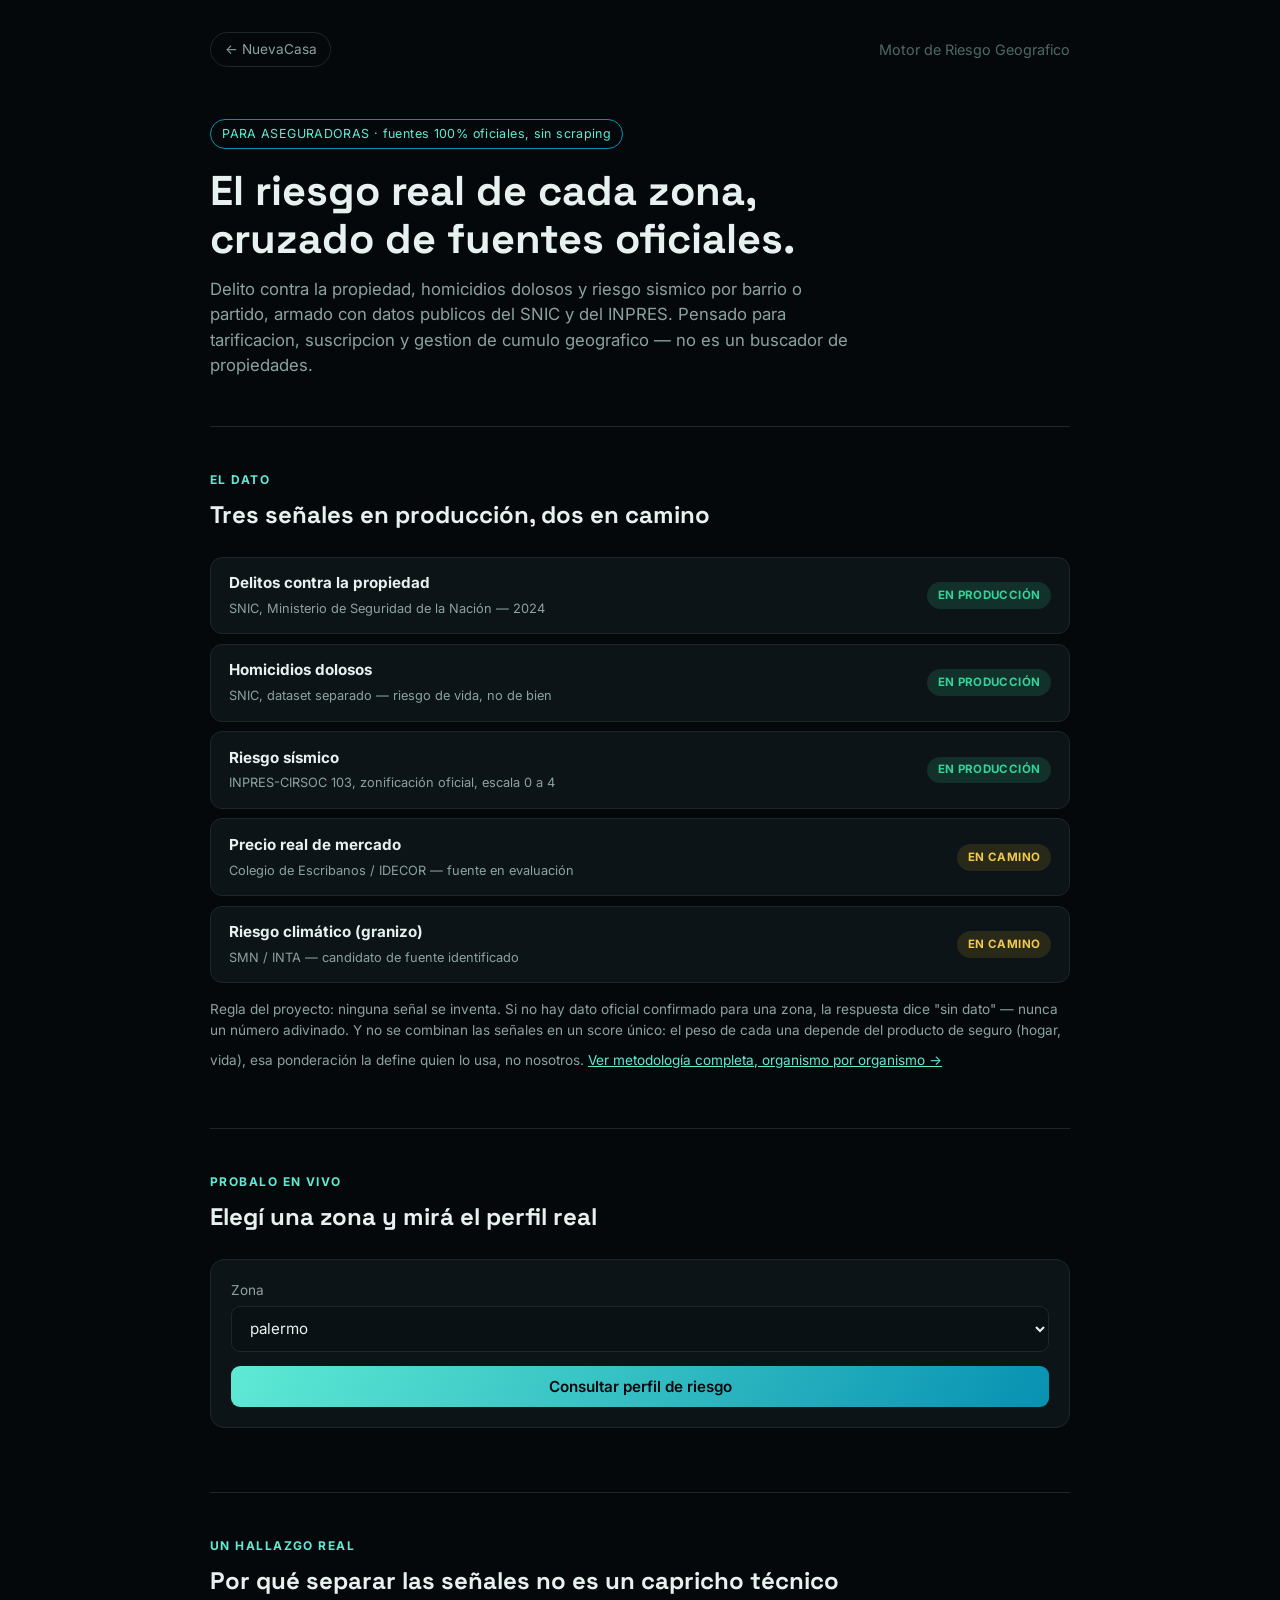
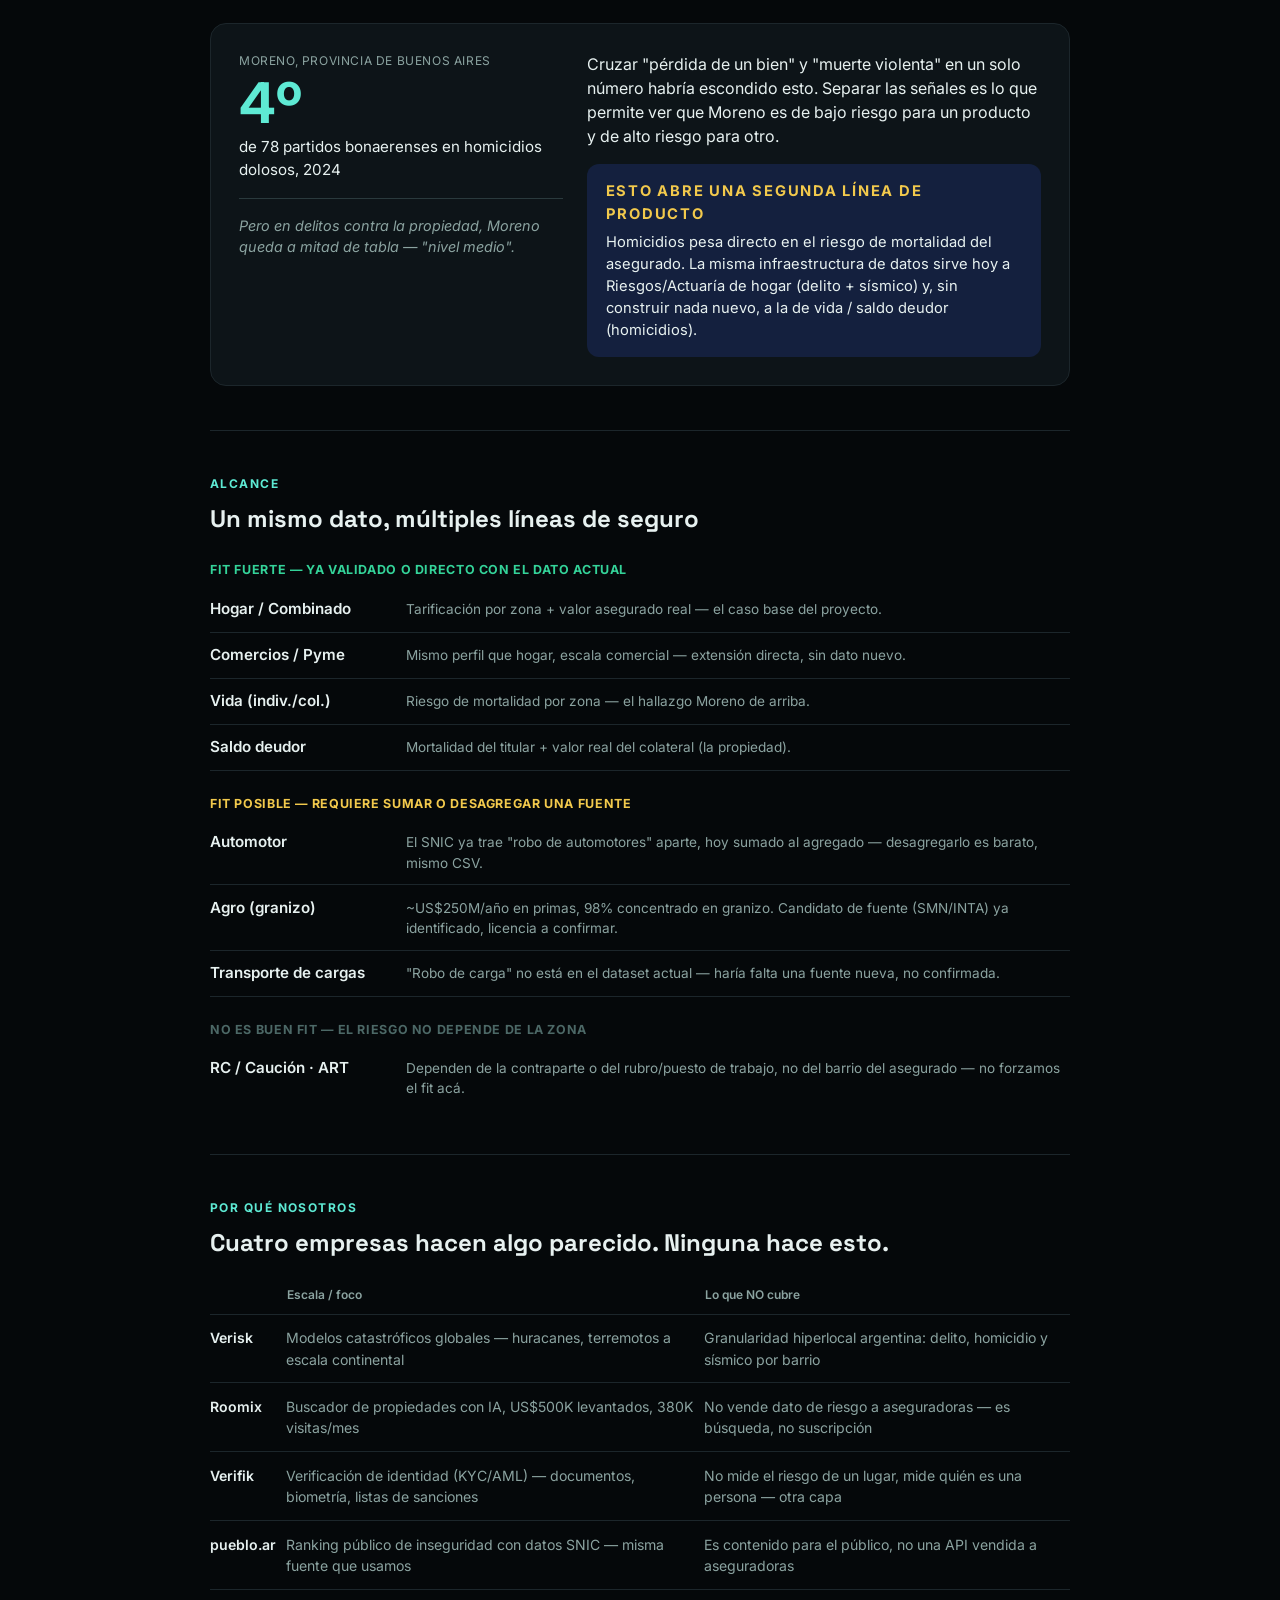
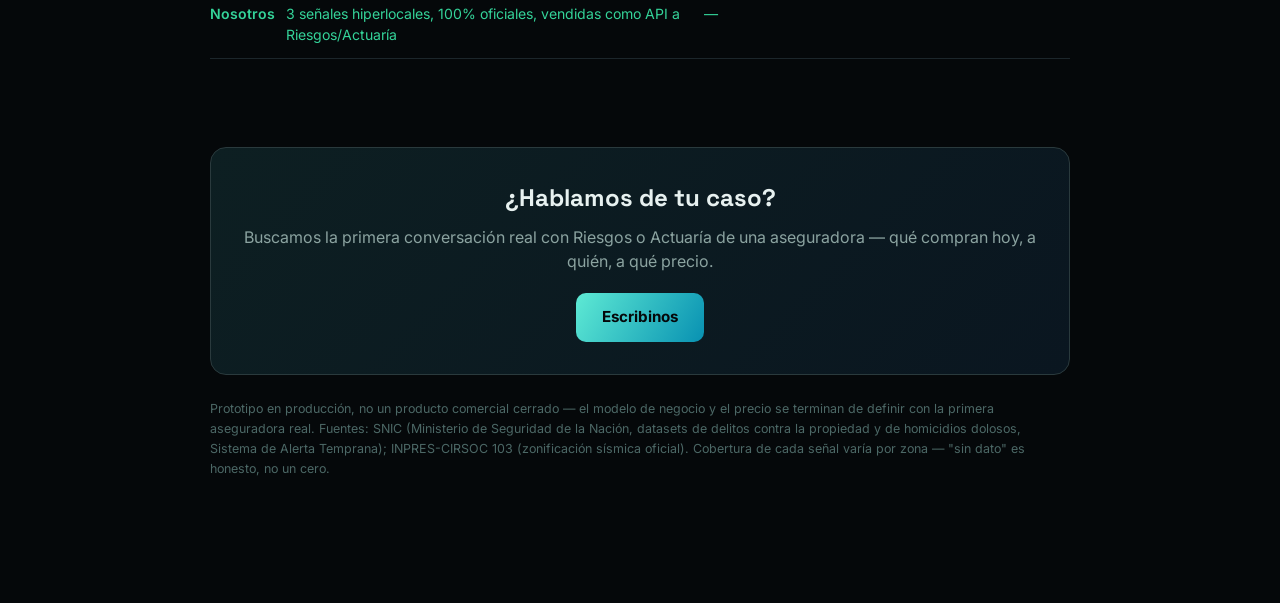
==== commit 42efb50d: "Sumar pagina de metodologia completa para evaluacion tecnica Seccion pedida explicitamente por el us" ====
--- a/frontend/riesgo-seguros.html
+++ b/frontend/riesgo-seguros.html
@@ -223,6 +223,7 @@
         una zona, la respuesta dice "sin dato" — nunca un número adivinado. Y no se combinan
         las señales en un score único: el peso de cada una depende del producto de seguro
         (hogar, vida), esa ponderación la define quien lo usa, no nosotros.
+        <a href="riesgo-seguros-metodologia.html" style="display:inline-block;margin-top:0.6rem;">Ver metodología completa, organismo por organismo &rarr;</a>
       </p>
     </section>
 
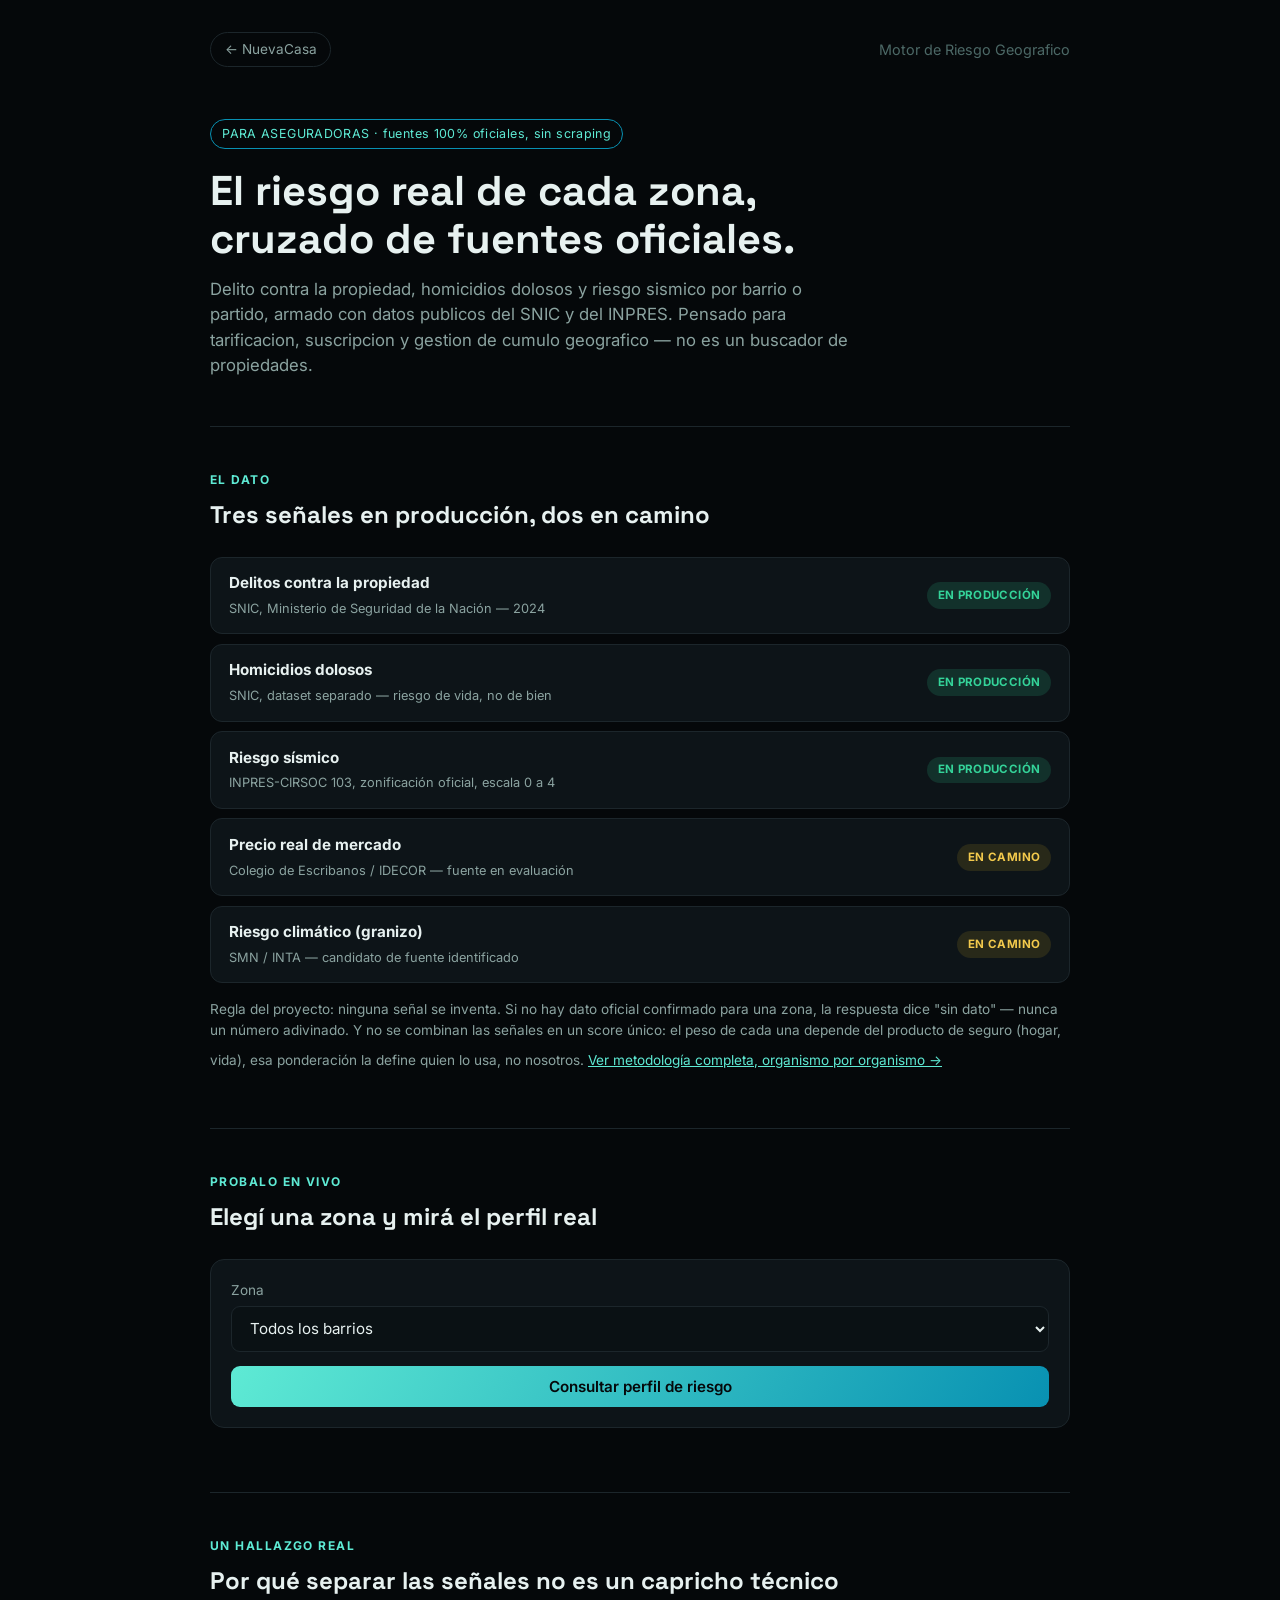
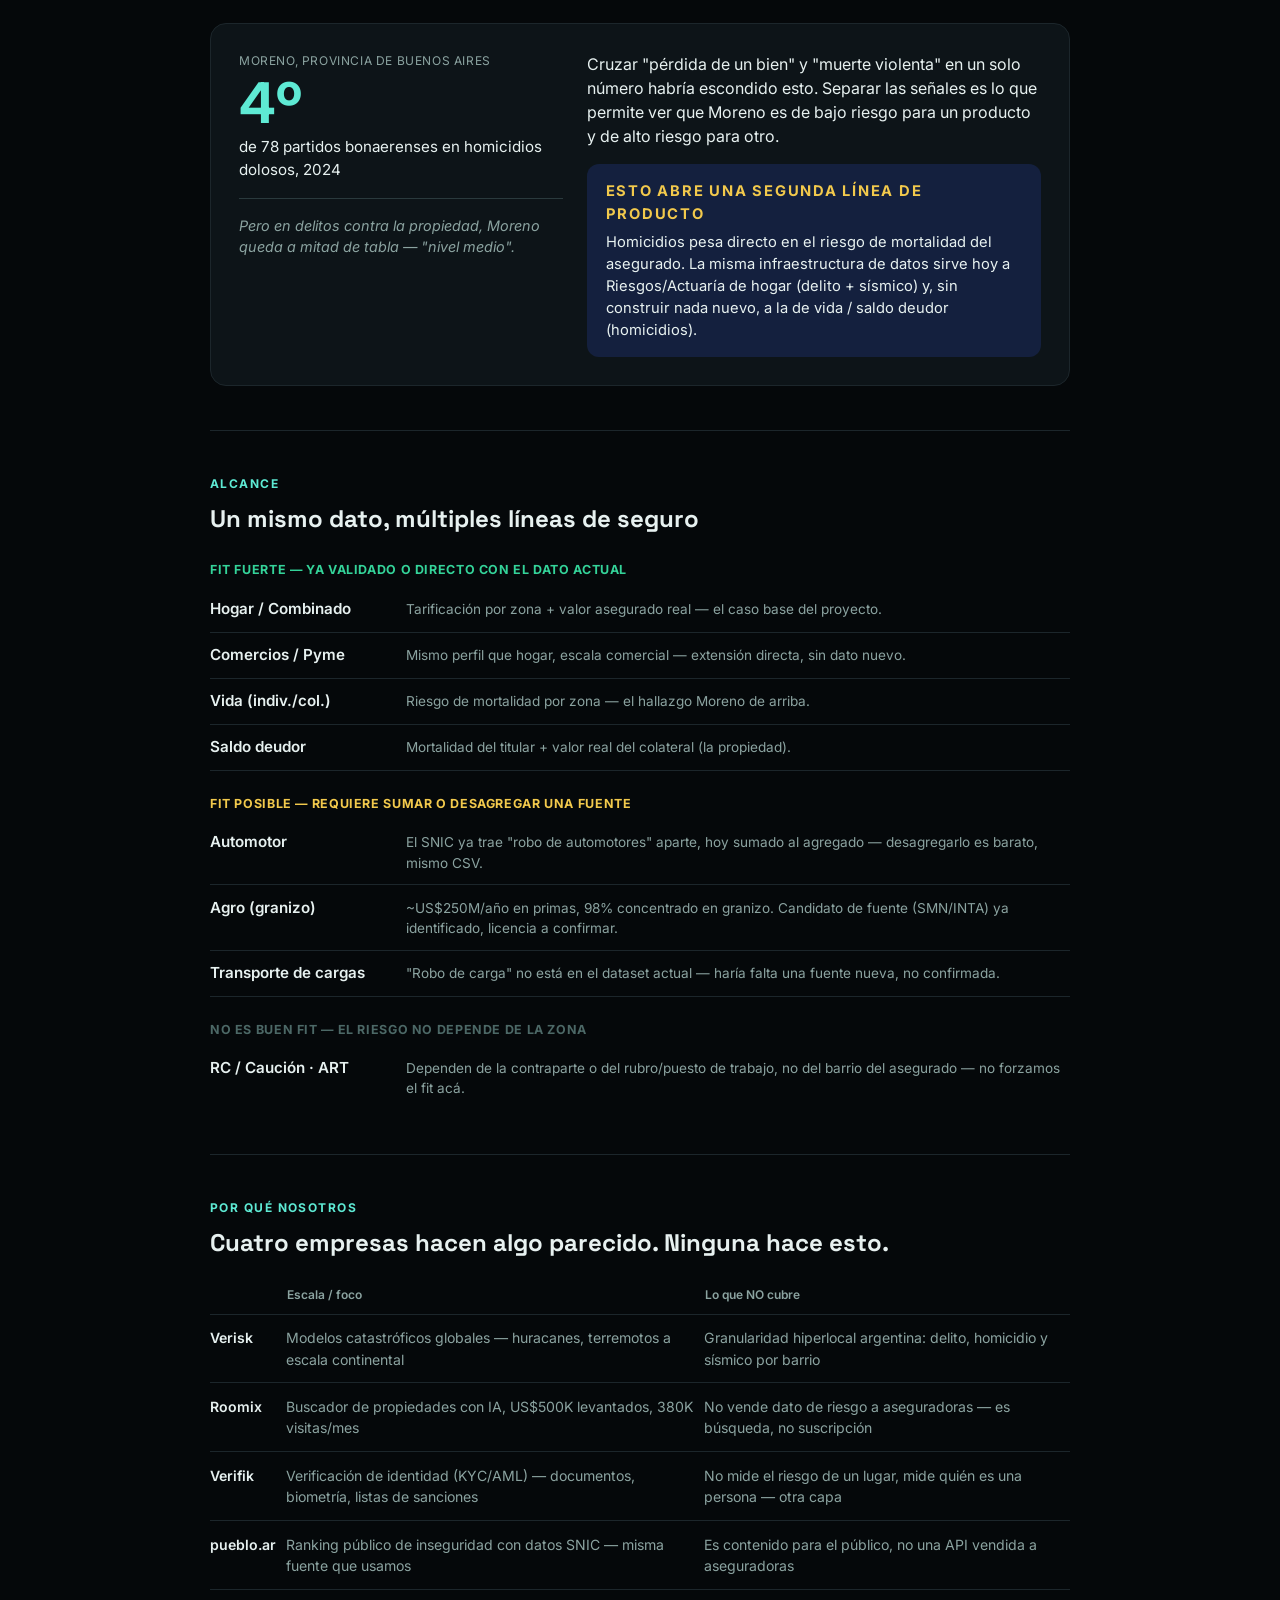
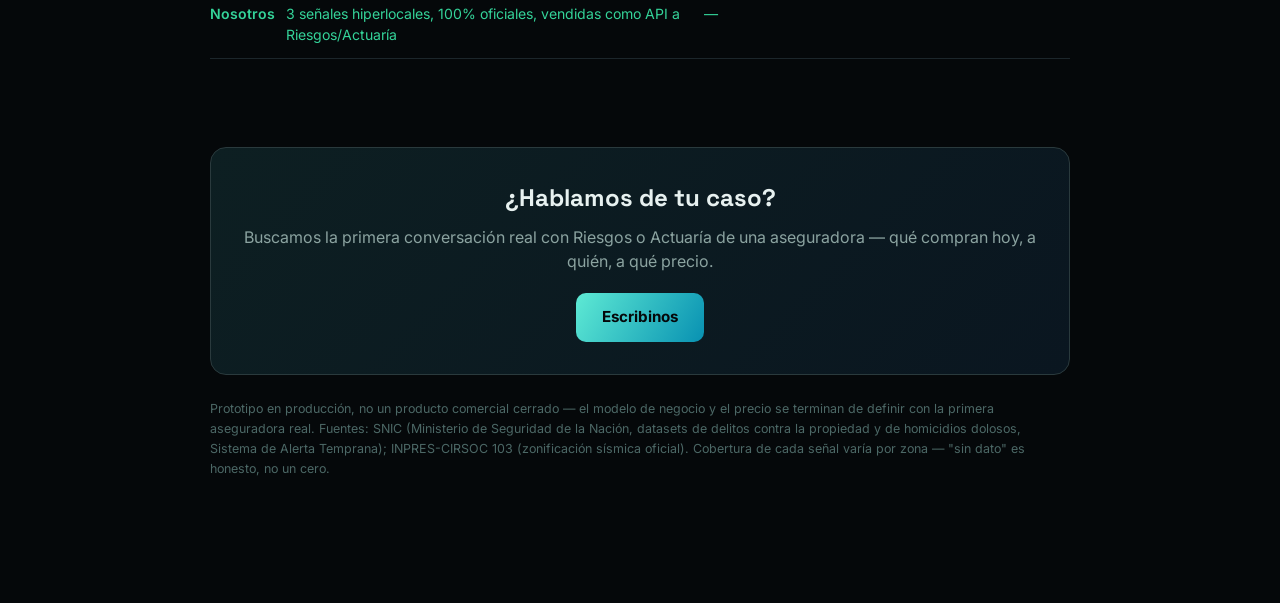
==== commit d50373ca: "Usar el dataset completo de zonas en el demo de riesgo (no un recorte) El selector de zona de riesgo" ====
--- a/frontend/riesgo-seguros.html
+++ b/frontend/riesgo-seguros.html
@@ -332,7 +332,7 @@
       <div class="cta">
         <h2>¿Hablamos de tu caso?</h2>
         <p>Buscamos la primera conversación real con Riesgos o Actuaría de una aseguradora — qué compran hoy, a quién, a qué precio.</p>
-        <a class="boton" href="mailto:valentinborobio112@gmail.com?subject=Riesgo%20geografico%20para%20aseguradoras">Escribinos</a>
+        <a class="boton" href="mailto:nombre@gmail.com?subject=Riesgo%20geografico%20para%20aseguradoras">Escribinos</a>
       </div>
 
       <footer class="notas">
@@ -352,21 +352,13 @@
   ? "http://localhost:8000/api/riesgo-seguros"
   : "https://nuevacasa.onrender.com/api/riesgo-seguros";
 
-// Subconjunto curado (no exhaustivo) de zonas con datos ya cargados en
-// backend/app/delitos.py y/o backend/app/riesgo_sismico.py -- pensado
-// para que la demo muestre resultados reales, no solo "sin dato".
-const ZONAS = {
-  "Capital Federal": ["palermo", "belgrano", "recoleta", "caballito", "flores", "villa-urquiza", "capital-federal"],
-  "Buenos Aires (partidos)": ["san-isidro", "vicente-lopez", "tigre", "quilmes", "la-plata", "mar-del-plata", "buenos-aires"],
-  "Cordoba": ["cordoba-capital", "villa-carlos-paz", "rio-cuarto"],
-  "Mendoza (zona sismica alta)": ["mendoza-capital", "godoy-cruz", "san-rafael"],
-  "San Juan (zona sismica alta)": ["san-juan-capital"],
-  "Salta / Jujuy": ["salta-capital", "san-salvador-de-jujuy"],
-  "Tucuman / Catamarca": ["san-miguel-de-tucuman", "catamarca-capital"],
-  "San Luis / La Rioja": ["san-luis-capital", "la-rioja-capital"],
-  "Neuquen / Rio Negro": ["neuquen-capital", "san-carlos-de-bariloche"],
-  "Patagonia": ["comodoro-rivadavia", "trelew", "ushuaia"],
-};
+// Mismo dataset de ubicaciones curadas que usa el buscador principal
+// de NuevaCasa (frontend/app.js, UBICACIONES) -- las 24 provincias
+// completas, no un recorte chico para la demo. Algunas zonas van a
+// devolver "Sin dato" en una o mas senales (cobertura parcial, ver la
+// pagina de metodologia) -- eso tambien es informacion real, no un
+// motivo para esconder la zona del selector.
+const UBICACIONES_TODAS = {"Capital Federal":[{"slug":"capital-federal","label":"Todos los barrios"},{"slug":"agronomia","label":"Agronomia"},{"slug":"almagro","label":"Almagro"},{"slug":"balvanera","label":"Balvanera"},{"slug":"barracas","label":"Barracas"},{"slug":"barrio-norte","label":"Barrio Norte"},{"slug":"belgrano","label":"Belgrano"},{"slug":"boedo","label":"Boedo"},{"slug":"caballito","label":"Caballito"},{"slug":"chacarita","label":"Chacarita"},{"slug":"coghlan","label":"Coghlan"},{"slug":"colegiales","label":"Colegiales"},{"slug":"constitucion","label":"Constitucion"},{"slug":"flores","label":"Flores"},{"slug":"floresta","label":"Floresta"},{"slug":"la-boca","label":"La Boca"},{"slug":"la-paternal","label":"La Paternal"},{"slug":"liniers","label":"Liniers"},{"slug":"mataderos","label":"Mataderos"},{"slug":"monserrat","label":"Monserrat"},{"slug":"monte-castro","label":"Monte Castro"},{"slug":"nueva-pompeya","label":"Nueva Pompeya"},{"slug":"nunez","label":"Nuñez"},{"slug":"palermo","label":"Palermo"},{"slug":"parque-avellaneda","label":"Parque Avellaneda"},{"slug":"parque-chacabuco","label":"Parque Chacabuco"},{"slug":"parque-chas","label":"Parque Chas"},{"slug":"parque-patricios","label":"Parque Patricios"},{"slug":"puerto-madero","label":"Puerto Madero"},{"slug":"recoleta","label":"Recoleta"},{"slug":"retiro","label":"Retiro"},{"slug":"saavedra","label":"Saavedra"},{"slug":"san-cristobal","label":"San Cristobal"},{"slug":"san-nicolas","label":"San Nicolas"},{"slug":"san-telmo","label":"San Telmo"},{"slug":"velez-sarsfield","label":"Velez Sarsfield"},{"slug":"versalles","label":"Versalles"},{"slug":"villa-crespo","label":"Villa Crespo"},{"slug":"villa-del-parque","label":"Villa del Parque"},{"slug":"villa-devoto","label":"Villa Devoto"},{"slug":"villa-general-mitre","label":"Villa General Mitre"},{"slug":"villa-lugano","label":"Villa Lugano"},{"slug":"villa-luro","label":"Villa Luro"},{"slug":"villa-ortuzar","label":"Villa Ortuzar"},{"slug":"villa-pueyrredon","label":"Villa Pueyrredon"},{"slug":"villa-real","label":"Villa Real"},{"slug":"villa-riachuelo","label":"Villa Riachuelo"},{"slug":"villa-santa-rita","label":"Villa Santa Rita"},{"slug":"villa-soldati","label":"Villa Soldati"},{"slug":"villa-urquiza","label":"Villa Urquiza"}],"Buenos Aires":[{"slug":"buenos-aires","label":"Toda la provincia"},{"slug":"san-isidro","label":"San Isidro"},{"slug":"vicente-lopez","label":"Vicente Lopez"},{"slug":"tigre","label":"Tigre"},{"slug":"san-fernando","label":"San Fernando"},{"slug":"pilar","label":"Pilar"},{"slug":"nordelta","label":"Nordelta"},{"slug":"moron","label":"Moron"},{"slug":"ituzaingo","label":"Ituzaingo"},{"slug":"merlo","label":"Merlo"},{"slug":"moreno","label":"Moreno"},{"slug":"quilmes","label":"Quilmes"},{"slug":"avellaneda","label":"Avellaneda"},{"slug":"lanus","label":"Lanus"},{"slug":"lomas-de-zamora","label":"Lomas de Zamora"},{"slug":"la-plata","label":"La Plata"},{"slug":"san-clemente-del-tuyu","label":"San Clemente del Tuyu"},{"slug":"las-toninas","label":"Las Toninas"},{"slug":"santa-teresita","label":"Santa Teresita"},{"slug":"mar-del-tuyu","label":"Mar del Tuyu"},{"slug":"san-bernardo","label":"San Bernardo"},{"slug":"mar-de-ajo","label":"Mar de Ajo"},{"slug":"pinamar","label":"Pinamar"},{"slug":"carilo","label":"Cariló"},{"slug":"valeria-del-mar","label":"Valeria del Mar"},{"slug":"ostende","label":"Ostende"},{"slug":"villa-gesell","label":"Villa Gesell"},{"slug":"mar-de-las-pampas","label":"Mar de las Pampas"},{"slug":"mar-del-plata","label":"Mar del Plata"},{"slug":"miramar","label":"Miramar"},{"slug":"necochea","label":"Necochea"},{"slug":"monte-hermoso","label":"Monte Hermoso"}],"Cordoba":[{"slug":"cordoba","label":"Toda la provincia"},{"slug":"cordoba-capital","label":"Cordoba Capital"},{"slug":"villa-carlos-paz","label":"Villa Carlos Paz"},{"slug":"rio-cuarto","label":"Rio Cuarto"},{"slug":"villa-maria","label":"Villa Maria"},{"slug":"alta-gracia","label":"Alta Gracia"}],"Santa Fe":[{"slug":"santa-fe","label":"Toda la provincia"},{"slug":"rosario","label":"Rosario"},{"slug":"santa-fe-capital","label":"Santa Fe Capital"},{"slug":"rafaela","label":"Rafaela"},{"slug":"venado-tuerto","label":"Venado Tuerto"}],"Mendoza":[{"slug":"mendoza","label":"Toda la provincia"},{"slug":"mendoza-capital","label":"Mendoza Capital"},{"slug":"godoy-cruz","label":"Godoy Cruz"},{"slug":"lujan-de-cuyo","label":"Lujan de Cuyo"},{"slug":"maipu","label":"Maipu"},{"slug":"san-rafael","label":"San Rafael"}],"Tucuman":[{"slug":"tucuman","label":"Toda la provincia"},{"slug":"san-miguel-de-tucuman","label":"San Miguel de Tucuman"},{"slug":"yerba-buena","label":"Yerba Buena"},{"slug":"tafi-viejo","label":"Tafi Viejo"},{"slug":"concepcion","label":"Concepcion"},{"slug":"tafi-del-valle","label":"Tafi del Valle"}],"Entre Rios":[{"slug":"entre-rios","label":"Toda la provincia"},{"slug":"parana","label":"Parana"},{"slug":"concordia","label":"Concordia"},{"slug":"gualeguaychu","label":"Gualeguaychu"},{"slug":"concepcion-del-uruguay","label":"Concepcion del Uruguay"},{"slug":"gualeguay","label":"Gualeguay"}],"Salta":[{"slug":"salta","label":"Toda la provincia"},{"slug":"salta-capital","label":"Salta Capital"},{"slug":"san-ramon-de-la-nueva-oran","label":"San Ramon de la Nueva Oran"},{"slug":"tartagal","label":"Tartagal"},{"slug":"cafayate","label":"Cafayate"}],"Misiones":[{"slug":"misiones","label":"Toda la provincia"},{"slug":"posadas","label":"Posadas"},{"slug":"obera","label":"Obera"},{"slug":"eldorado","label":"Eldorado"},{"slug":"puerto-iguazu","label":"Puerto Iguazu"}],"Chaco":[{"slug":"chaco","label":"Toda la provincia"},{"slug":"resistencia","label":"Resistencia"},{"slug":"presidencia-roque-saenz-pena","label":"Presidencia Roque Saenz Peña"},{"slug":"villa-angela","label":"Villa Angela"}],"Corrientes":[{"slug":"corrientes","label":"Toda la provincia"},{"slug":"corrientes-capital","label":"Corrientes Capital"},{"slug":"goya","label":"Goya"},{"slug":"mercedes","label":"Mercedes"}],"Santiago del Estero":[{"slug":"santiago-del-estero","label":"Toda la provincia"},{"slug":"santiago-del-estero-capital","label":"Santiago del Estero Capital"},{"slug":"la-banda","label":"La Banda"},{"slug":"termas-de-rio-hondo","label":"Termas de Rio Hondo"}],"San Juan":[{"slug":"san-juan","label":"Toda la provincia"},{"slug":"san-juan-capital","label":"San Juan Capital"},{"slug":"rivadavia","label":"Rivadavia"},{"slug":"chimbas","label":"Chimbas"},{"slug":"rawson","label":"Rawson"}],"Jujuy":[{"slug":"jujuy","label":"Toda la provincia"},{"slug":"san-salvador-de-jujuy","label":"San Salvador de Jujuy"},{"slug":"palpala","label":"Palpala"},{"slug":"perico","label":"Perico"}],"Rio Negro":[{"slug":"rio-negro","label":"Toda la provincia"},{"slug":"viedma","label":"Viedma"},{"slug":"san-carlos-de-bariloche","label":"San Carlos de Bariloche"},{"slug":"general-roca","label":"General Roca"},{"slug":"cipolletti","label":"Cipolletti"},{"slug":"las-grutas","label":"Las Grutas"}],"Neuquen":[{"slug":"neuquen","label":"Toda la provincia"},{"slug":"neuquen-capital","label":"Neuquen Capital"},{"slug":"plottier","label":"Plottier"},{"slug":"cutral-co","label":"Cutral Co"},{"slug":"san-martin-de-los-andes","label":"San Martin de los Andes"},{"slug":"villa-la-angostura","label":"Villa La Angostura"}],"Chubut":[{"slug":"chubut","label":"Toda la provincia"},{"slug":"comodoro-rivadavia","label":"Comodoro Rivadavia"},{"slug":"trelew","label":"Trelew"},{"slug":"puerto-madryn","label":"Puerto Madryn"},{"slug":"rawson","label":"Rawson"},{"slug":"esquel","label":"Esquel"}],"Catamarca":[{"slug":"catamarca","label":"Toda la provincia"},{"slug":"catamarca-capital","label":"Catamarca Capital"}],"Formosa":[{"slug":"formosa","label":"Toda la provincia"},{"slug":"formosa-capital","label":"Formosa Capital"},{"slug":"clorinda","label":"Clorinda"}],"La Pampa":[{"slug":"la-pampa","label":"Toda la provincia"},{"slug":"santa-rosa","label":"Santa Rosa"},{"slug":"general-pico","label":"General Pico"}],"La Rioja":[{"slug":"la-rioja","label":"Toda la provincia"},{"slug":"la-rioja-capital","label":"La Rioja Capital"},{"slug":"chilecito","label":"Chilecito"}],"San Luis":[{"slug":"san-luis","label":"Toda la provincia"},{"slug":"san-luis-capital","label":"San Luis Capital"},{"slug":"villa-mercedes","label":"Villa Mercedes"}],"Santa Cruz":[{"slug":"santa-cruz","label":"Toda la provincia"},{"slug":"rio-gallegos","label":"Rio Gallegos"},{"slug":"caleta-olivia","label":"Caleta Olivia"}],"Tierra del Fuego":[{"slug":"tierra-del-fuego","label":"Toda la provincia"},{"slug":"ushuaia","label":"Ushuaia"},{"slug":"rio-grande","label":"Rio Grande"}]};
 
 const NIVEL_LABEL = {
   bajo: "Bajo", medio: "Medio", alto: "Alto",
@@ -376,13 +368,13 @@
 
 function poblarSelect() {
   const select = document.getElementById("ubicacion");
-  for (const [grupo, slugs] of Object.entries(ZONAS)) {
+  for (const [provincia, items] of Object.entries(UBICACIONES_TODAS)) {
     const optgroup = document.createElement("optgroup");
-    optgroup.label = grupo;
-    for (const slug of slugs) {
+    optgroup.label = provincia;
+    for (const { slug, label } of items) {
       const opt = document.createElement("option");
       opt.value = slug;
-      opt.textContent = slug.replace(/-/g, " ");
+      opt.textContent = label;
       optgroup.appendChild(opt);
     }
     select.appendChild(optgroup);
